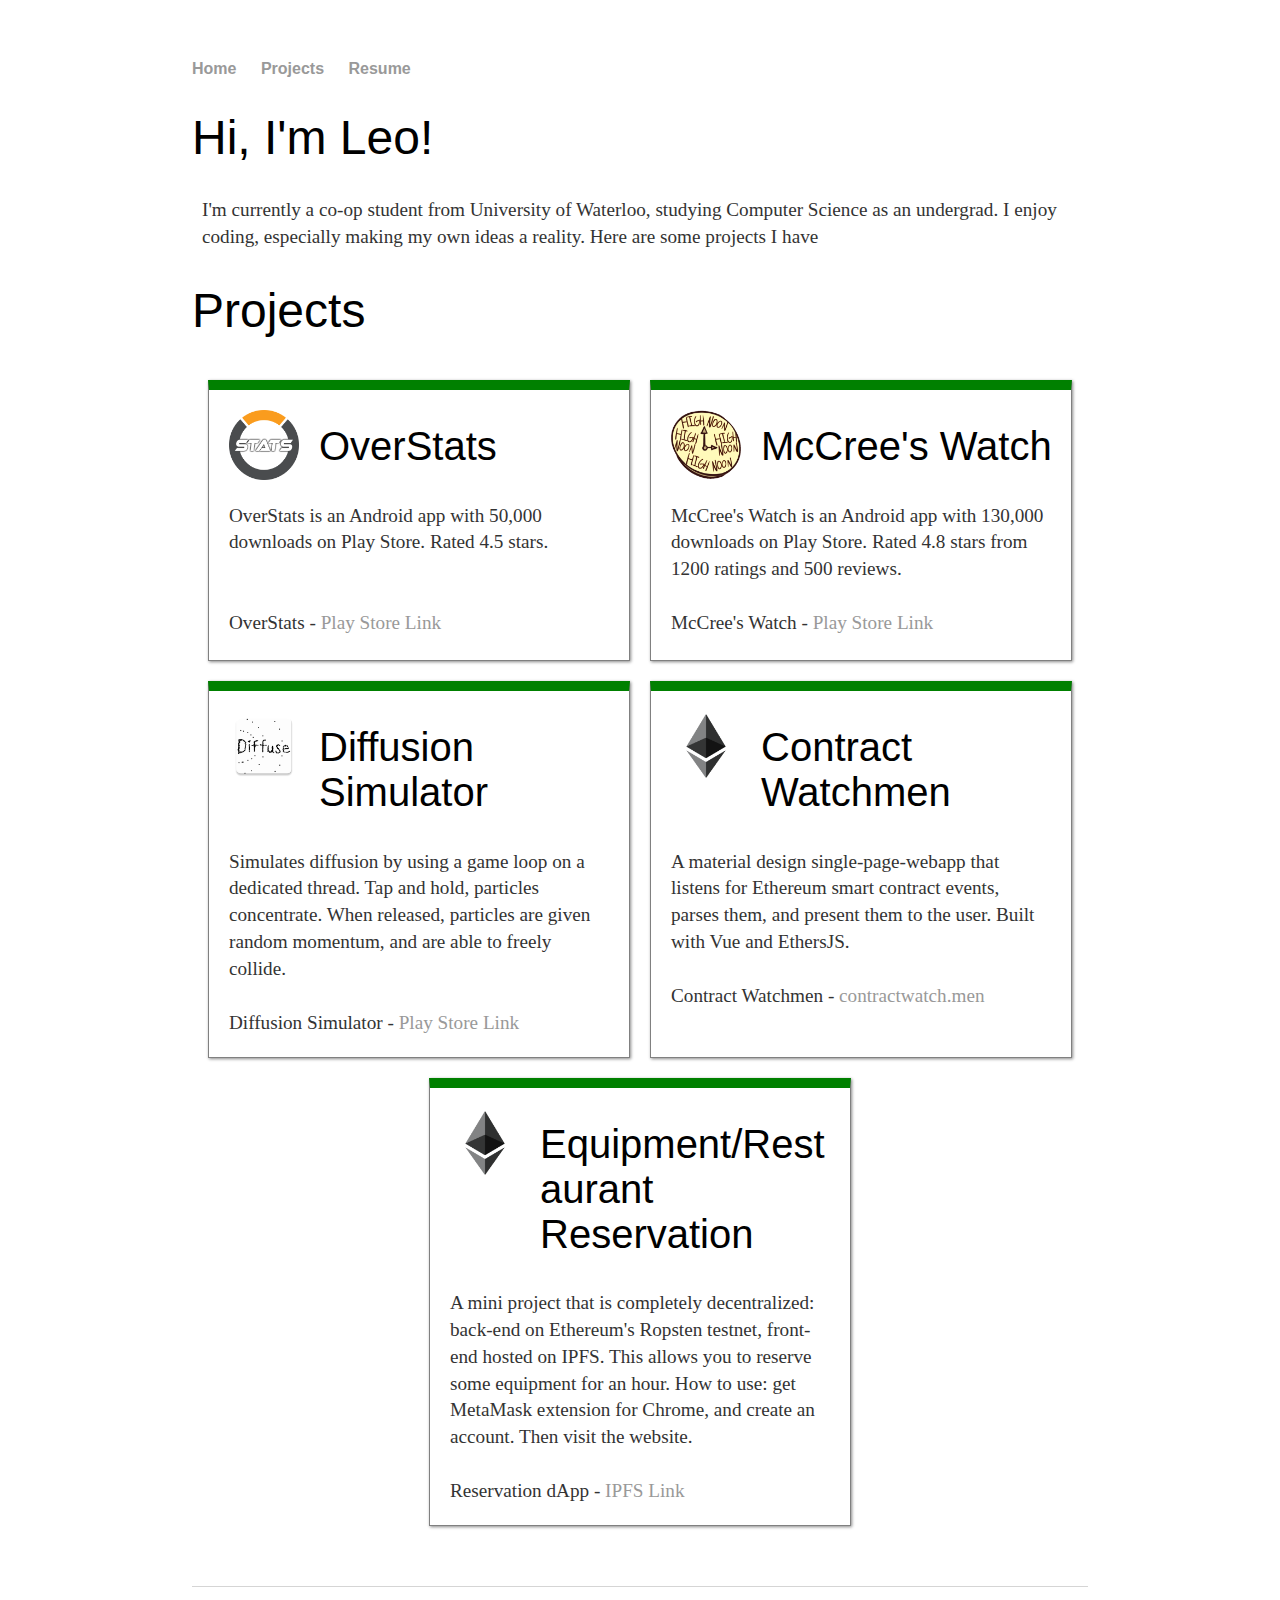
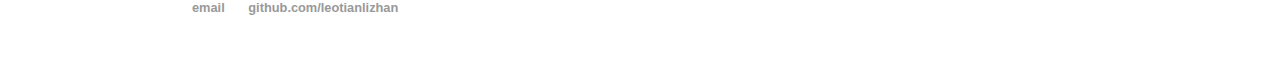
==== index.html @ 4be59dc5 "Update index.html" ====
<!DOCTYPE html>
<html>
	<head>
		<title> Leo Zhan </title>
		<!-- below is link to style -->
		<link rel="stylesheet" type="text/css" href="/styles/style.css">
	</head>
	<body>
		<!-- nav bar -->
		<nav>
  		<ul>
    		<li><a href="/">Home</a></li>
      	<li><a href="/projects">Projects</a></li>
    		<li><a href="/resume.pdf">Resume</a></li>
  		</ul>
		</nav>

		<!-- About, introduction to who I am -->
		<div class="container">
  		<div class="blurb">
    		<h1>Hi, I'm Leo!</h1>
				<p> I'm currently a co-op student from University of Waterloo, studying Computer Science as an undergrad. I enjoy coding, especially making my own ideas a reality. Here are some projects I have</p>
				<h1>Projects</h1>
  		</div><!-- /.blurb -->
		</div><!-- /.container -->

		<!-- Small cards for my projects -->
    <div id="card_box">
  		<div class="card_small">
				<img src="res_projects/overstats/ic_launcher-web.png" alt="Logo">
				<h2>OverStats</h2>
				<p>
					OverStats is an Android app with 50,000 downloads on Play Store. Rated 4.5 stars.
					<br><br><br>OverStats - <a href="https://goo.gl/jCbl46">Play Store Link</a>
				</p>
  		</div><!-- /.card_small -->

		<div class="card_small">
			<img src="res_projects/mccreeswatch/ic_launcher-web.png" alt="Logo" />
		  	<h2>McCree's Watch</h2>
		  	<p>
				McCree's Watch is an Android app with 130,000 downloads on Play Store. Rated 4.8 stars from 1200 ratings and 500 reviews.
				<br><br>McCree's Watch - <a href="https://goo.gl/73w4yP">Play Store Link</a>
			</p>
		</div><!-- /.card_small -->

		<div class="card_small">
			<img src="res_projects/diffusion/ic_launcher-web.png" alt="Logo" />
		  	<h2>Diffusion Simulator</h2>
		  	<p>
				Simulates diffusion by using a game loop on a dedicated thread.
				Tap and hold, particles concentrate. When released, particles are given random momentum, and are able to freely collide.
				<br><br>Diffusion Simulator - <a href="https://goo.gl/eEezIC">Play Store Link</a>
			</p>
		</div><!-- /.card_small -->
		<div class="card_small">
			<img src="res_projects/reservation/ethereum.png" alt="Logo" />
			<h2>Contract Watchmen</h2>
			<p>
				A material design single-page-webapp that listens for Ethereum smart contract events, parses them, and present them to the user. Built with Vue and EthersJS.
				<br><br>Contract Watchmen - <a href="http://contractwatch.men">contractwatch.men</a>
			</p>
		</div><!-- /.card_small -->
		<div class="card_small">
			<img src="res_projects/reservation/ethereum.png" alt="Logo" />
		  	<h2>Equipment/Restaurant Reservation</h2>
		  	<p>
				A mini project that is completely decentralized: back-end on Ethereum's Ropsten testnet,
				front-end hosted on IPFS. This allows you to reserve some equipment for an hour. How to use:
				get MetaMask extension for Chrome, and create an account. Then visit the website.
				<br><br>Reservation dApp - <a href="https://ipfs.io/ipfs/QmX31bcug1ccXwYjP3YETNujL1SfAE13MdijRwS3VTDfmG/">IPFS Link</a>
			</p>
		</div><!-- /.card_small -->


		</div><!-- /.cards_box -->
		<footer>
    	<ul>
    		<li><a href="mailto:t4zhan@uwaterloo.ca">email</a></li>
    		<li><a href="https://github.com/leotianlizhan">github.com/leotianlizhan</a></li>
			</ul>
		</footer>
	</body>
</html>
---- styles/style.css ----
body {
    margin: 60px auto;
    width: 70%;
}
nav ul, footer ul {
    font-family:'Helvetica', 'Arial', 'Sans-Serif';
    padding: 0px;
    list-style: none;
    font-weight: bold;
}
nav ul li, footer ul li {
    display: inline;
    margin-right: 20px;
}
a {
    text-decoration: none;
    color: #999;
}
a:hover {
    text-decoration: underline;
}
h1 {
    font-size: 3em;
    font-family:'Helvetica', 'Arial', 'Sans-Serif';
    font-weight: lighter;
}
h2 {
    font-size: 2.5em;
    font-family:'Helvetica', 'Arial', 'Sans-Serif';
    font-weight: lighter;
    /* the following are added to center the texts with pictures manually using pixels */
    margin-left: 100px;
    margin-top: -70px;
}
p {
    color: #333;
    /* following style from someone else */
    margin: 10px;
    font-family: segoe ui;
    line-height: 1.4em;
    font-size: 1.2em;
}
footer {
    margin-top: 50px;
    border-top: 1px solid #d5d5d5;
    font-size: .8em;
}

ul.posts {
    margin: 20px auto 40px;
    font-size: 1.5em;
}

ul.posts li {
    list-style: none;
}



/*added from */
.card{
    width: 700px;
    border: 1px solid gray;
    box-shadow: 1px 1px 3px #888;
    border-top: 10px solid green;
    min-height: 250px;
    padding: 10px;
    margin: 10px;
    word-wrap: break-word;
}

.card_small{
    width: 400px;
    border: 1px solid gray;
    box-shadow: 1px 1px 3px #888;
    border-top: 10px solid green;
    min-height: 250px;
    padding: 10px;
    margin: 10px;
    word-wrap: break-word;
}
.card h2{
  font-weight: lighter;
  margin-left: 100px;
  margin-top: -70px;
}

img[alt="Logo"]{
  /*border-radius: 50%;*/
  width: 70px;
  margin: 10px;
}

img[alt="Android Screenshot"]{
  width:130px;
  margin: 4px;
  display: block;
}

/* a "box" to put cards in, automatically positions cards inside the div nicely */
#card_box{
  font-family: calibri;
  box-sizing: border-box;
  justify-content: center;
  display: flex;
  flex-wrap: wrap;
}

.grid_layout{
  font-family: calibri;
  justify-content: center;
  display: flex;
  align-items: center;
}
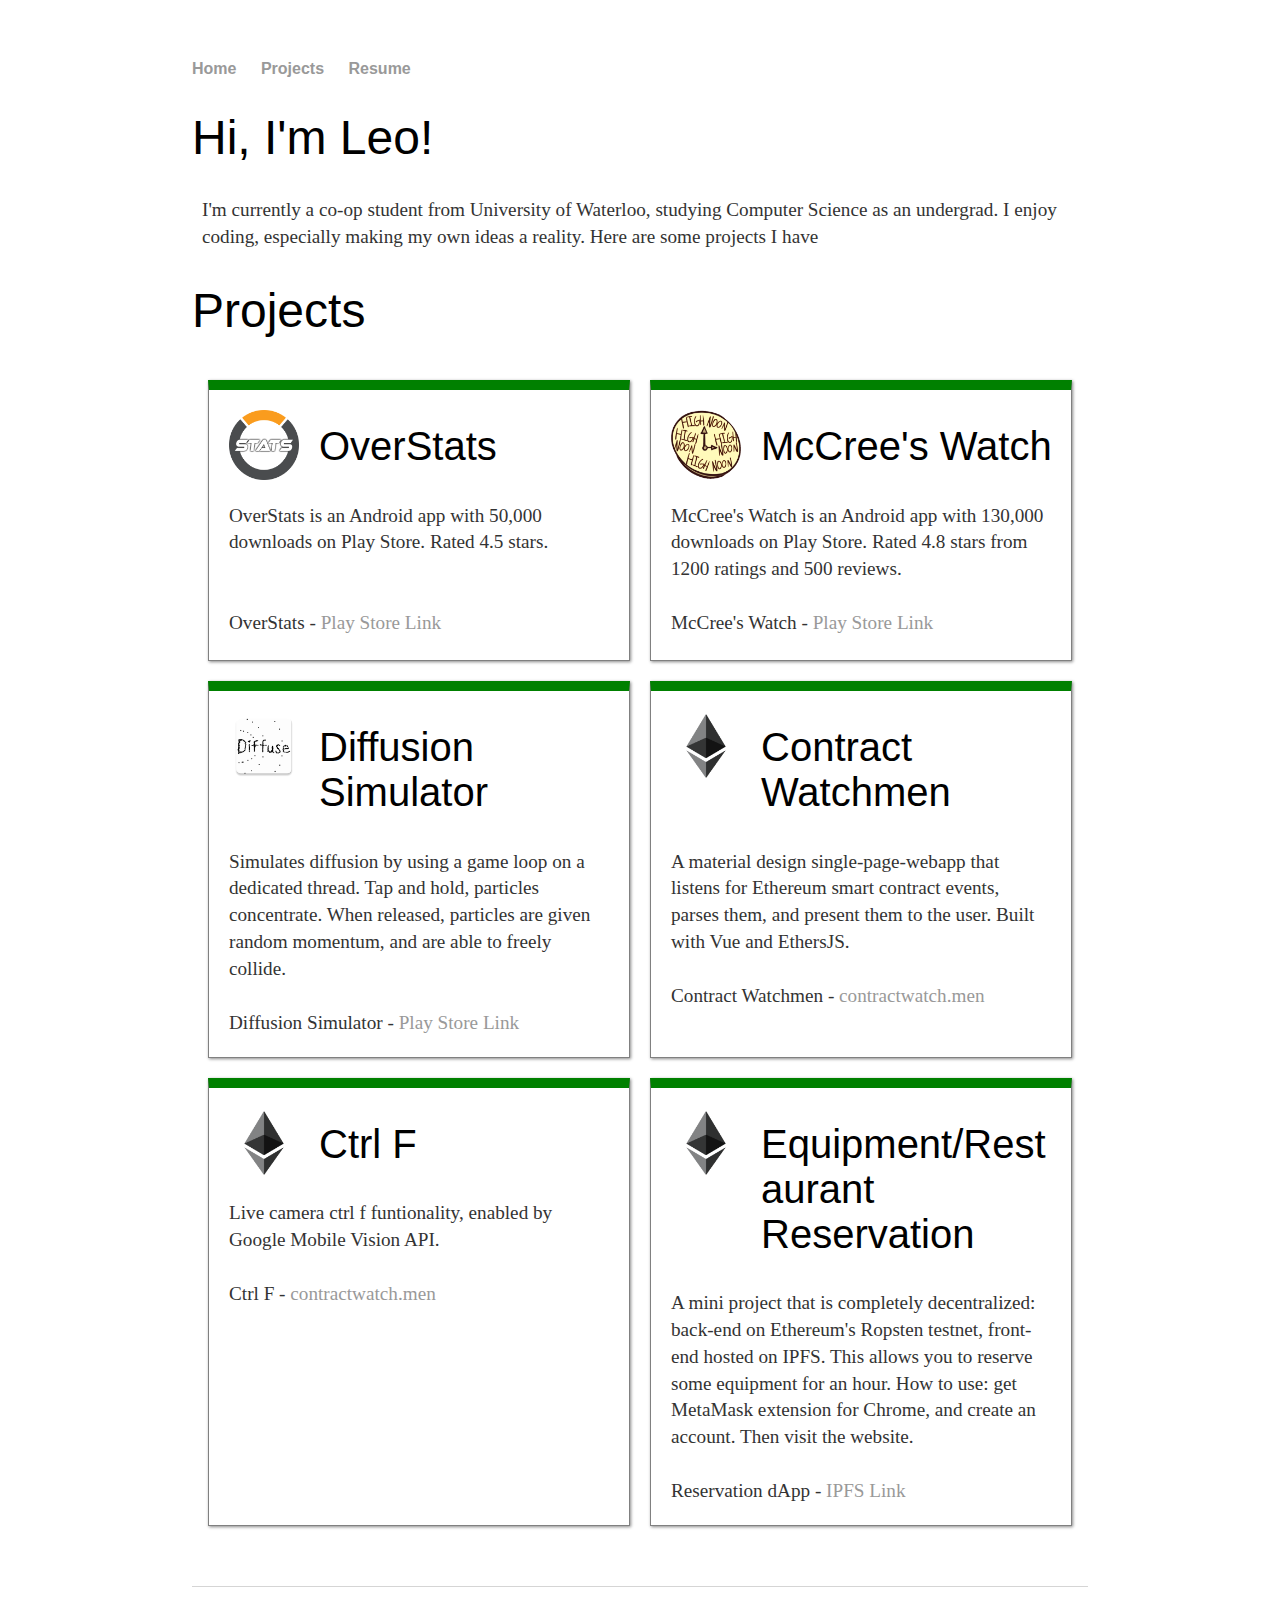
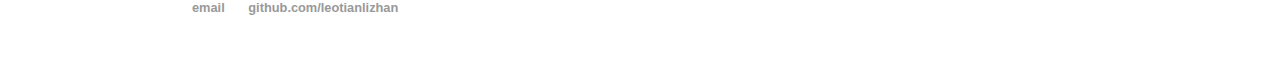
==== commit 916a1984: "Test git" ====
--- a/index.html
+++ b/index.html
@@ -63,6 +63,14 @@
 		</div><!-- /.card_small -->
 		<div class="card_small">
 			<img src="res_projects/reservation/ethereum.png" alt="Logo" />
+			<h2>Ctrl F</h2>
+			<p>
+				Live camera ctrl f funtionality, enabled by Google Mobile Vision API. 
+				<br><br>Ctrl F - <a href="http://contractwatch.men">contractwatch.men</a>
+			</p>
+		</div><!-- /.card_small -->
+		<div class="card_small">
+			<img src="res_projects/reservation/ethereum.png" alt="Logo" />
 		  	<h2>Equipment/Restaurant Reservation</h2>
 		  	<p>
 				A mini project that is completely decentralized: back-end on Ethereum's Ropsten testnet,
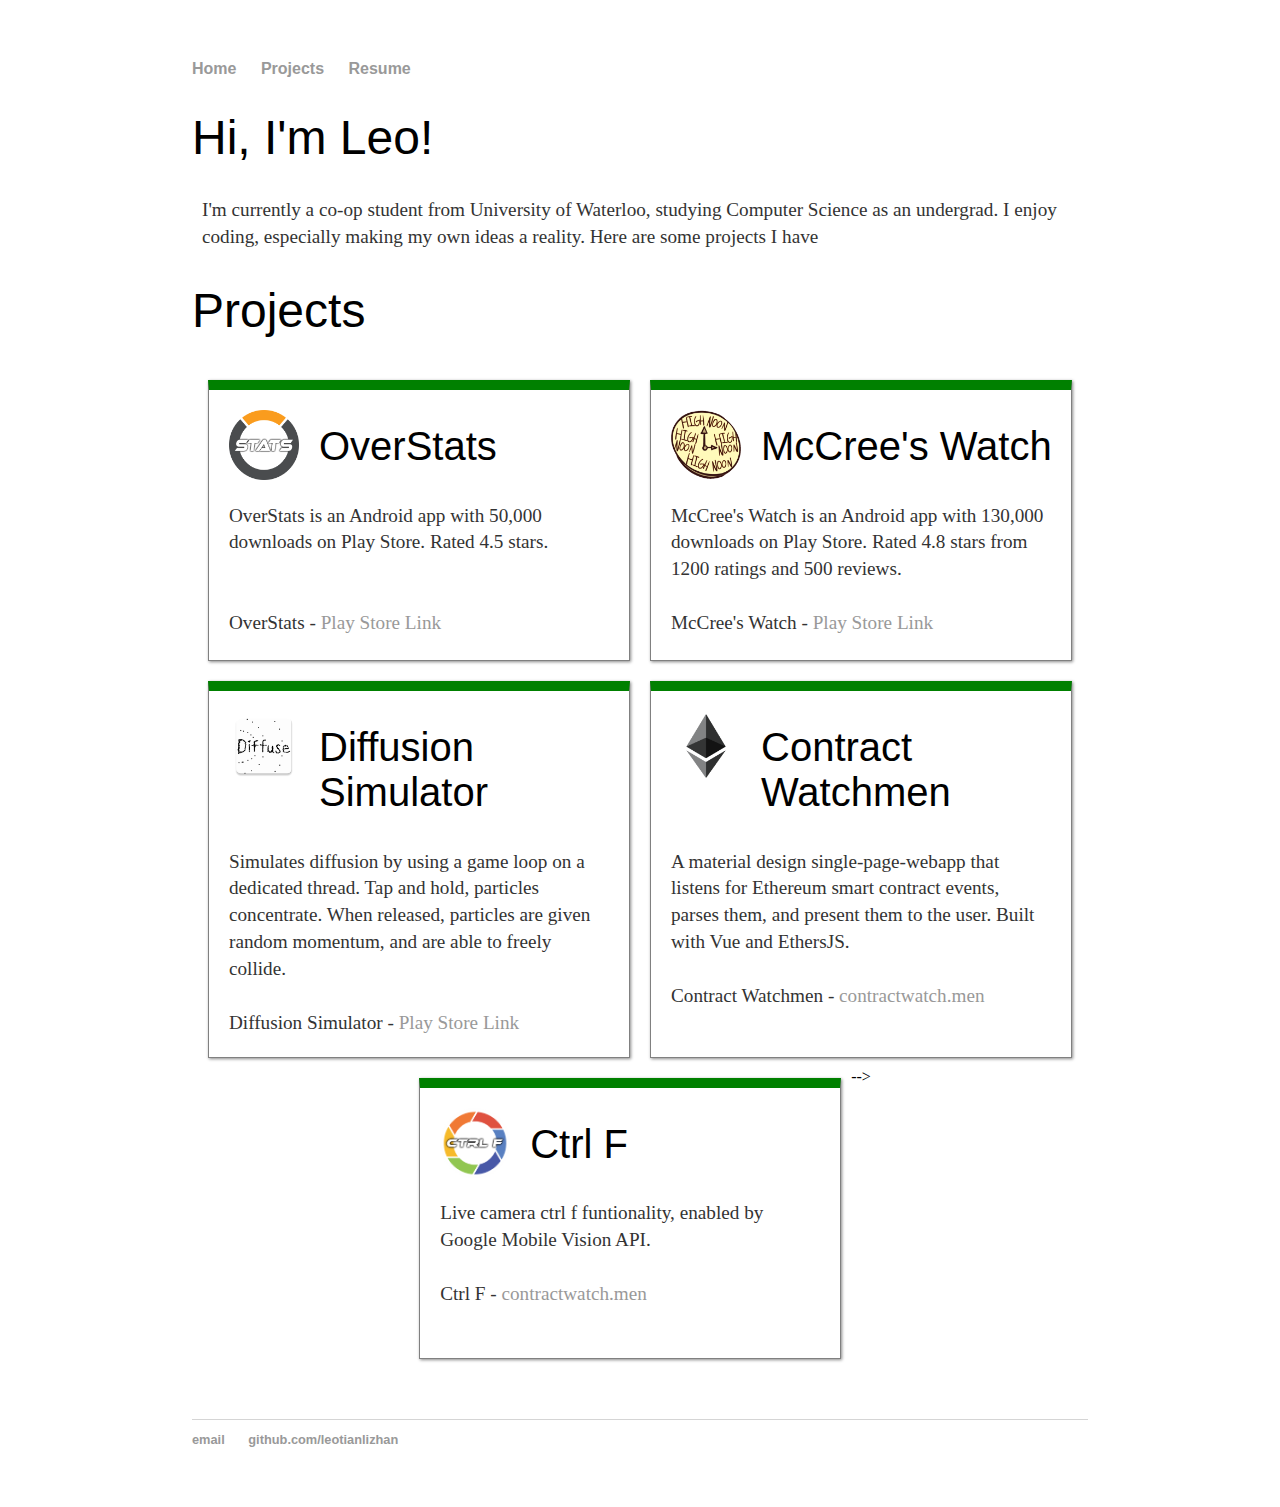
==== commit ab27ad37: "Update index.html" ====
--- a/index.html
+++ b/index.html
@@ -58,18 +58,18 @@
 			<h2>Contract Watchmen</h2>
 			<p>
 				A material design single-page-webapp that listens for Ethereum smart contract events, parses them, and present them to the user. Built with Vue and EthersJS.
-				<br><br>Contract Watchmen - <a href="http://contractwatch.men">contractwatch.men</a>
+				<br><br>Contract Watchmen - <a href="https://contractwatch.men">contractwatch.men</a>
 			</p>
 		</div><!-- /.card_small -->
 		<div class="card_small">
-			<img src="res_projects/reservation/ethereum.png" alt="Logo" />
+			<img src="res_projects/ctrlf/logo4_4.png" alt="Logo" />
 			<h2>Ctrl F</h2>
 			<p>
 				Live camera ctrl f funtionality, enabled by Google Mobile Vision API. 
-				<br><br>Ctrl F - <a href="http://contractwatch.men">contractwatch.men</a>
+				<br><br>Ctrl F - <a href="https://play.google.com/store/apps/details?id=com.zhan.leo.ctrlf">contractwatch.men</a>
 			</p>
 		</div><!-- /.card_small -->
-		<div class="card_small">
+<!-- 		<div class="card_small">
 			<img src="res_projects/reservation/ethereum.png" alt="Logo" />
 		  	<h2>Equipment/Restaurant Reservation</h2>
 		  	<p>
@@ -78,7 +78,7 @@
 				get MetaMask extension for Chrome, and create an account. Then visit the website.
 				<br><br>Reservation dApp - <a href="https://ipfs.io/ipfs/QmX31bcug1ccXwYjP3YETNujL1SfAE13MdijRwS3VTDfmG/">IPFS Link</a>
 			</p>
-		</div><!-- /.card_small -->
+		</div><!-- /.card_small --> -->
 
 
 		</div><!-- /.cards_box -->
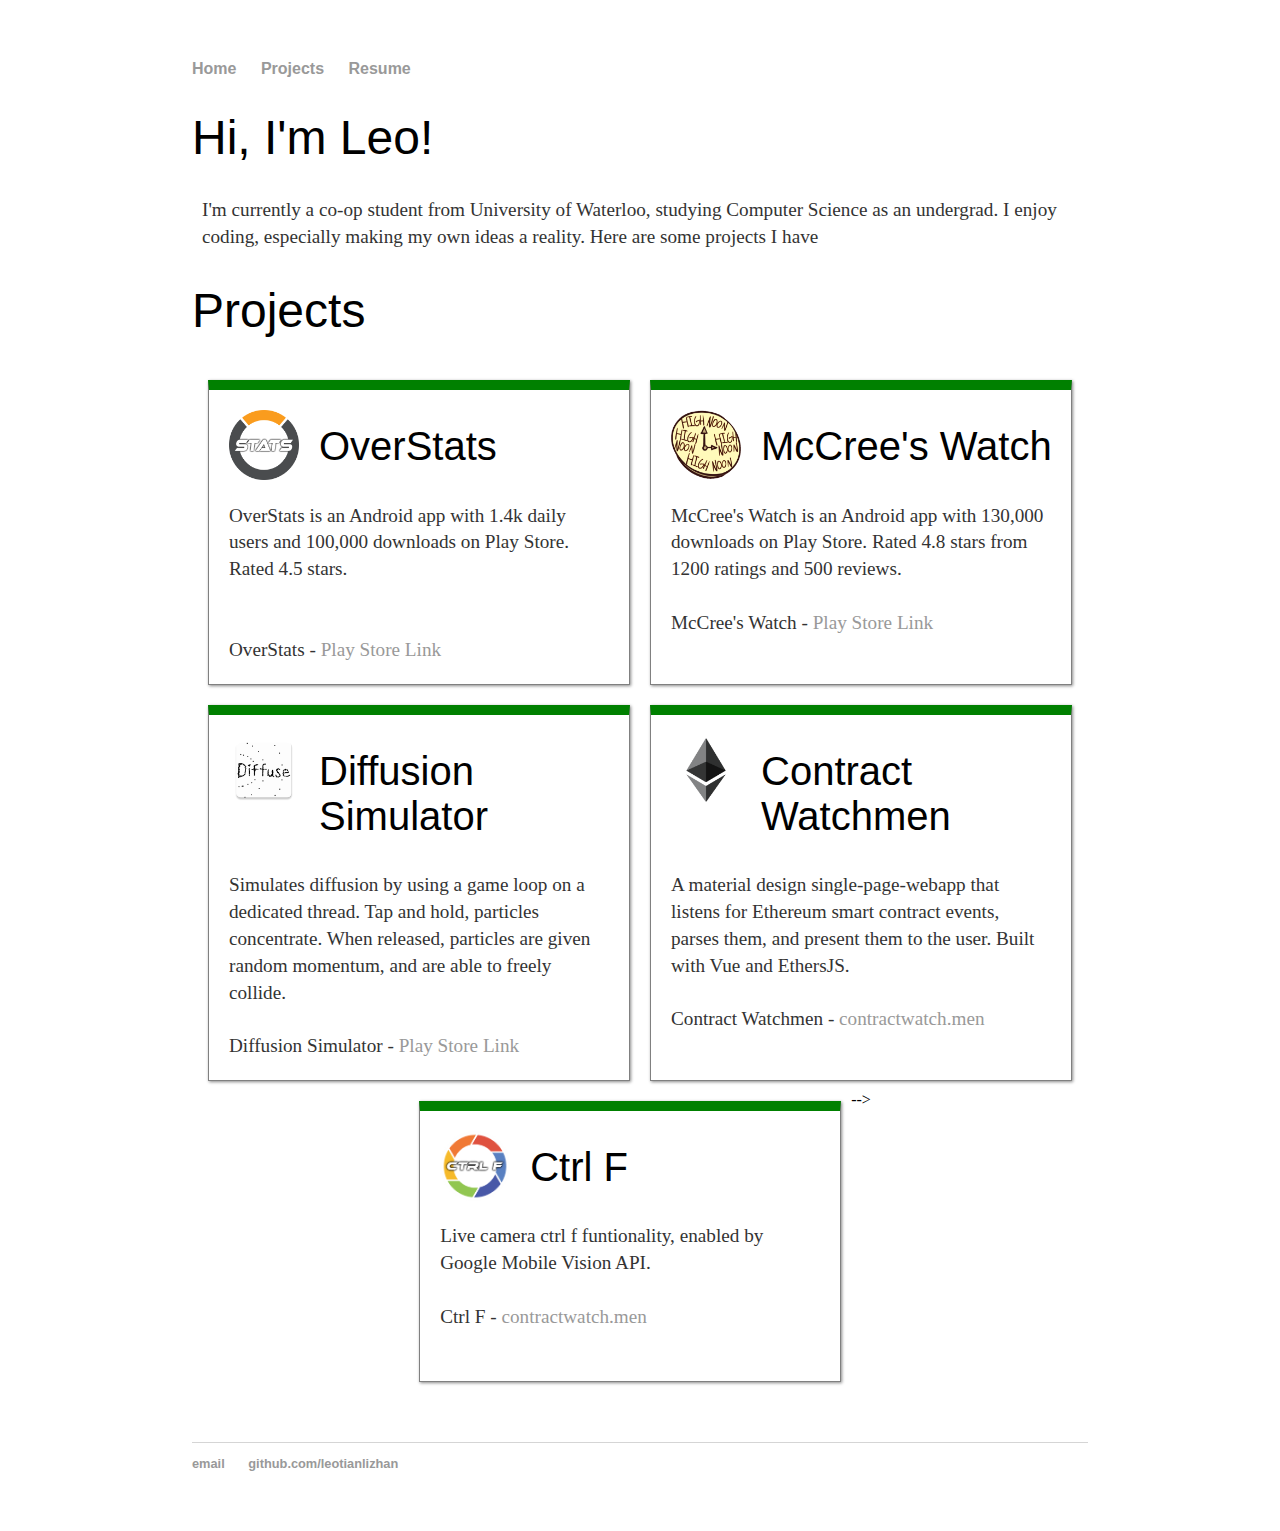
==== commit 519a1865: "Update index.html" ====
--- a/index.html
+++ b/index.html
@@ -7,10 +7,10 @@
 	</head>
 	<body>
 		<!-- nav bar -->
-		<nav>
+		<nav id="home">
   		<ul>
-    		<li><a href="/">Home</a></li>
-      	<li><a href="/projects">Projects</a></li>
+    		<li><a href="#home">Home</a></li>
+      		<li><a href="#projects">Projects</a></li>
     		<li><a href="/resume.pdf">Resume</a></li>
   		</ul>
 		</nav>
@@ -20,7 +20,7 @@
   		<div class="blurb">
     		<h1>Hi, I'm Leo!</h1>
 				<p> I'm currently a co-op student from University of Waterloo, studying Computer Science as an undergrad. I enjoy coding, especially making my own ideas a reality. Here are some projects I have</p>
-				<h1>Projects</h1>
+				<h1 id="projects">Projects</h1>
   		</div><!-- /.blurb -->
 		</div><!-- /.container -->
 
@@ -30,7 +30,7 @@
 				<img src="res_projects/overstats/ic_launcher-web.png" alt="Logo">
 				<h2>OverStats</h2>
 				<p>
-					OverStats is an Android app with 50,000 downloads on Play Store. Rated 4.5 stars.
+					OverStats is an Android app with 1.4k daily users and 100,000 downloads on Play Store. Rated 4.5 stars.
 					<br><br><br>OverStats - <a href="https://goo.gl/jCbl46">Play Store Link</a>
 				</p>
   		</div><!-- /.card_small -->
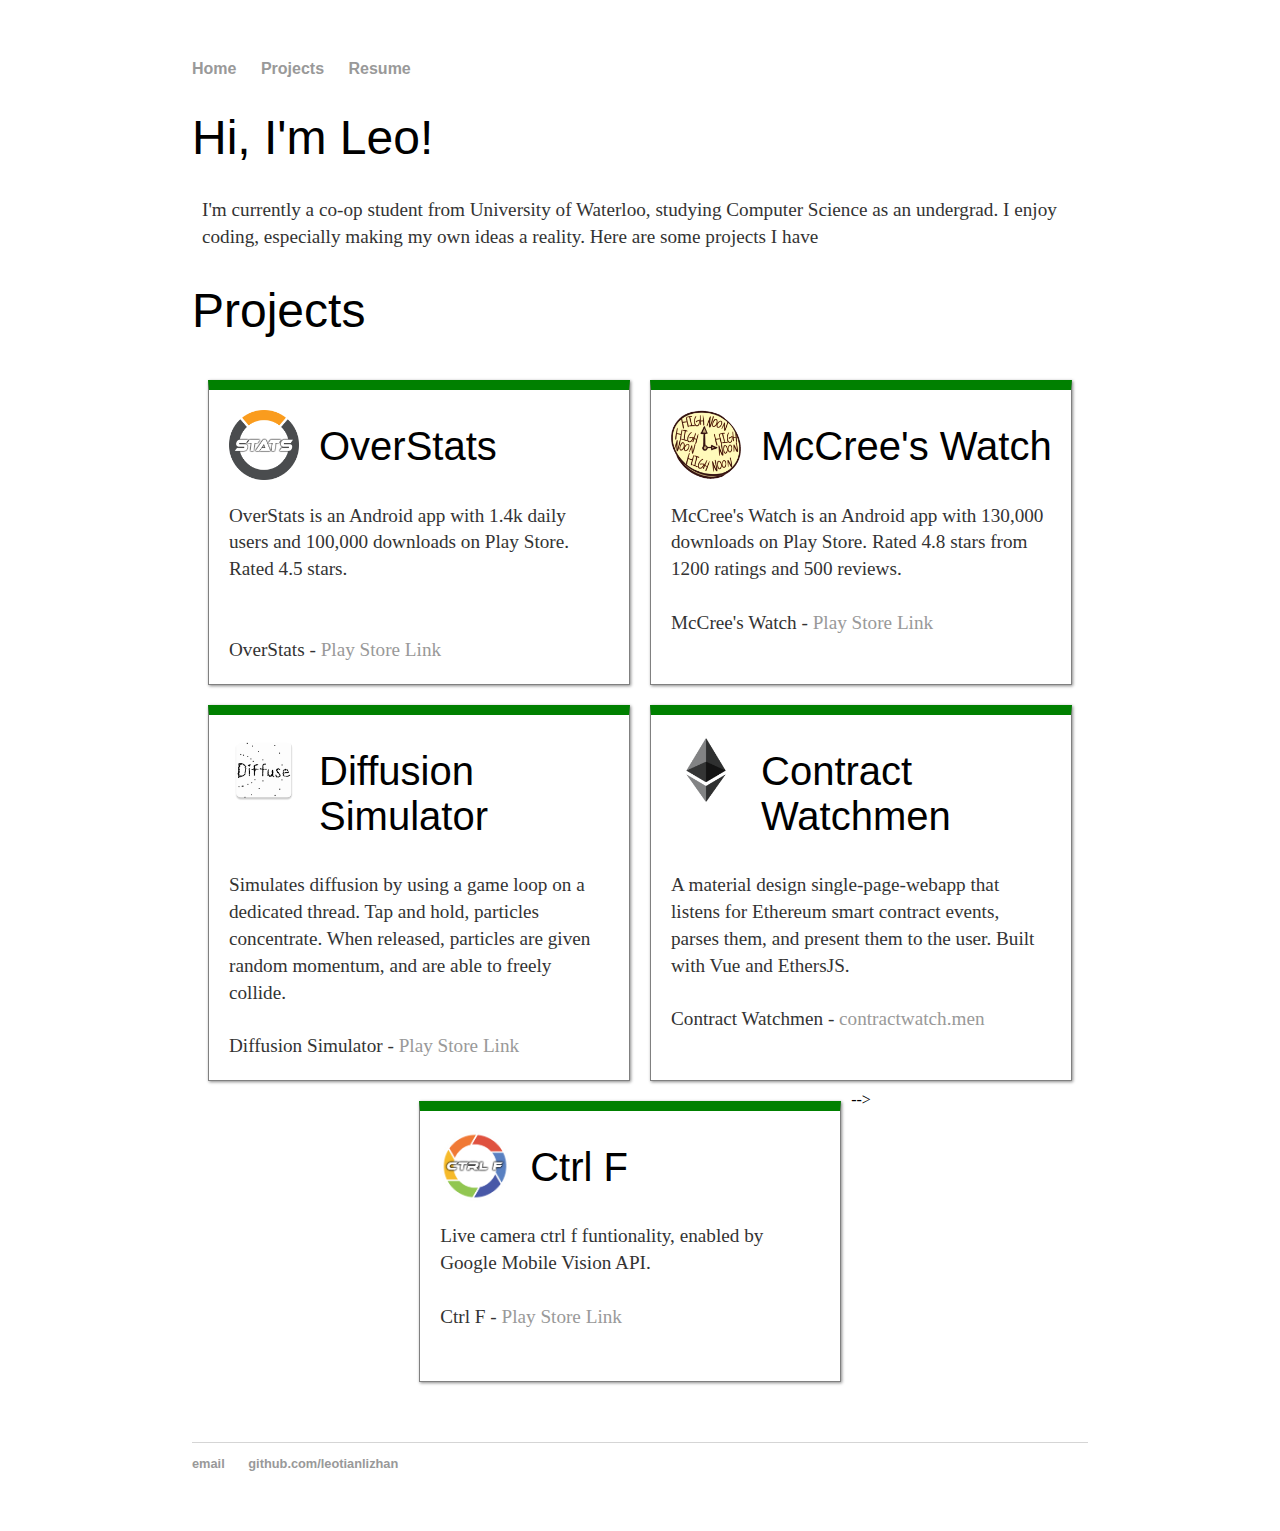
==== commit eb8b0a36: "Update index.html" ====
--- a/index.html
+++ b/index.html
@@ -66,7 +66,7 @@
 			<h2>Ctrl F</h2>
 			<p>
 				Live camera ctrl f funtionality, enabled by Google Mobile Vision API. 
-				<br><br>Ctrl F - <a href="https://play.google.com/store/apps/details?id=com.zhan.leo.ctrlf">contractwatch.men</a>
+				<br><br>Ctrl F - <a href="https://play.google.com/store/apps/details?id=com.zhan.leo.ctrlf">Play Store Link</a>
 			</p>
 		</div><!-- /.card_small -->
 <!-- 		<div class="card_small">
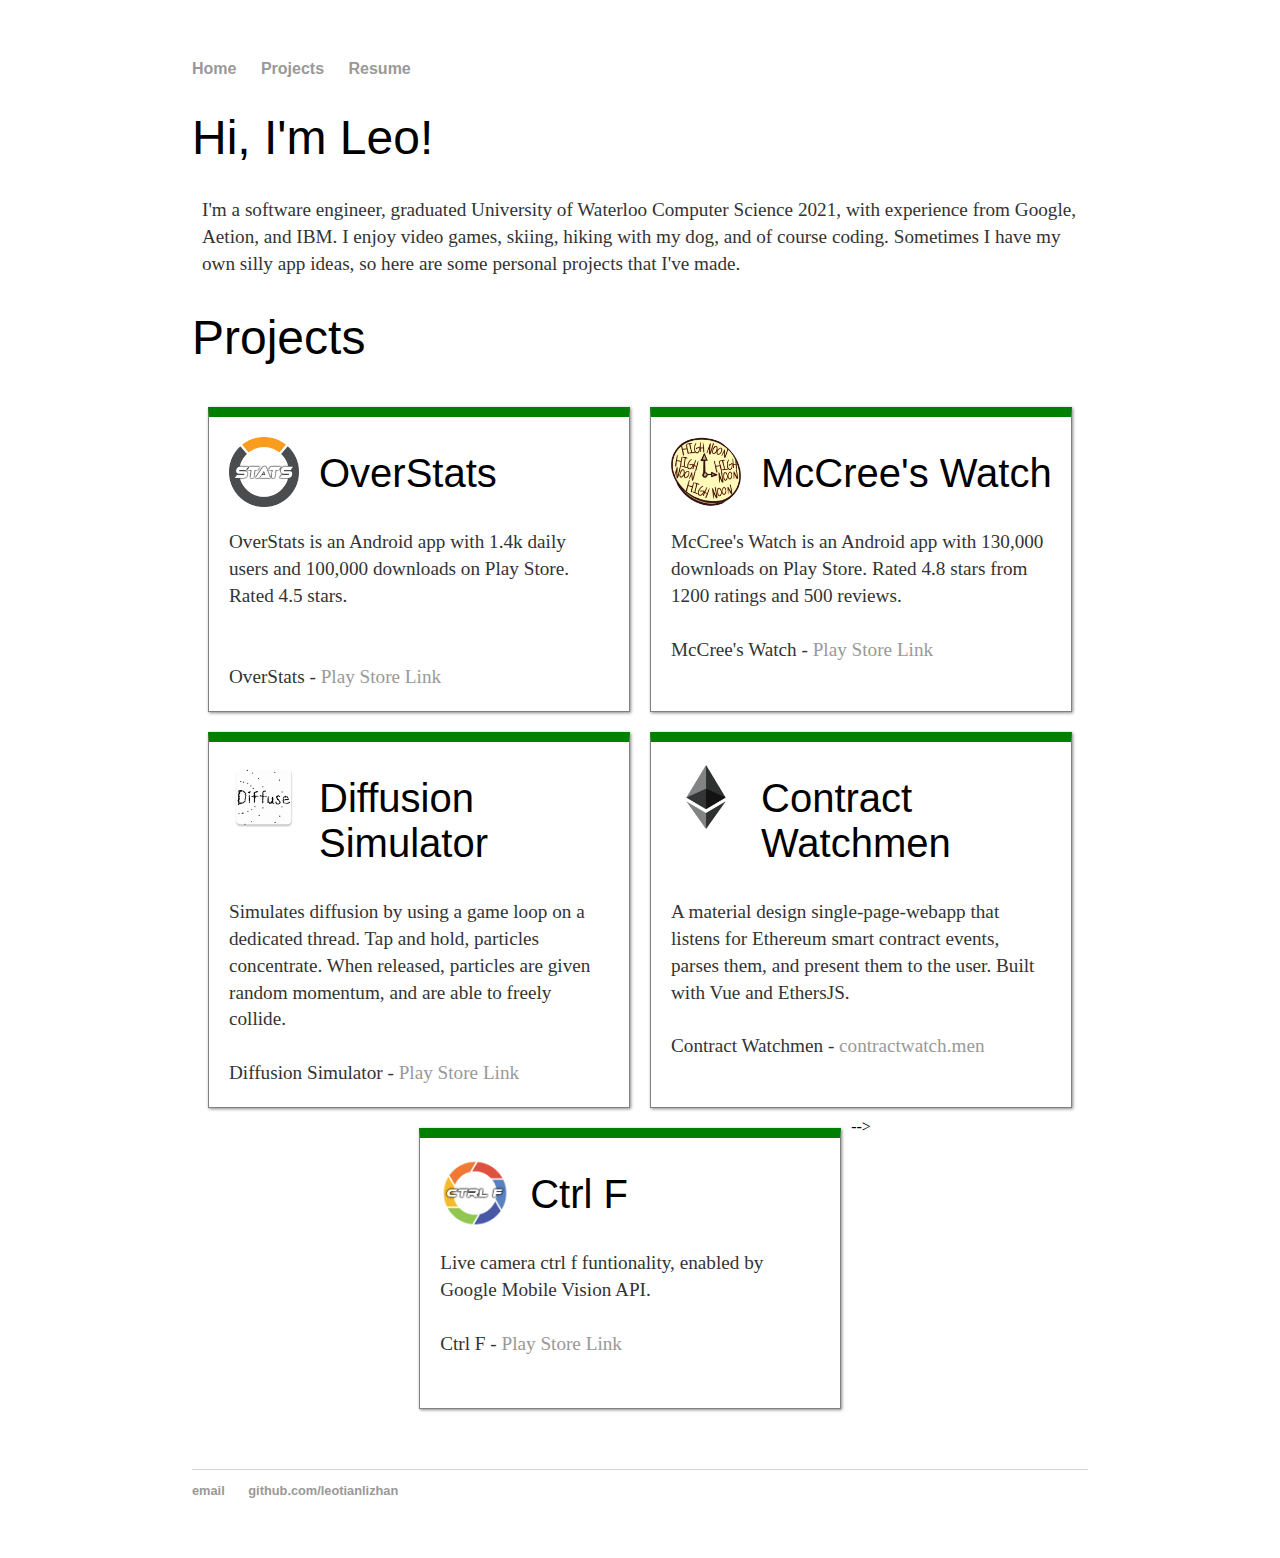
==== commit 511e406f: "Update index.html" ====
--- a/index.html
+++ b/index.html
@@ -19,7 +19,7 @@
 		<div class="container">
   		<div class="blurb">
     		<h1>Hi, I'm Leo!</h1>
-				<p> I'm currently a co-op student from University of Waterloo, studying Computer Science as an undergrad. I enjoy coding, especially making my own ideas a reality. Here are some projects I have</p>
+				<p> I'm a software engineer, graduated University of Waterloo Computer Science 2021, with experience from Google, Aetion, and IBM. I enjoy video games, skiing, hiking with my dog, and of course coding. Sometimes I have my own silly app ideas, so here are some personal projects that I've made.</p>
 				<h1 id="projects">Projects</h1>
   		</div><!-- /.blurb -->
 		</div><!-- /.container -->
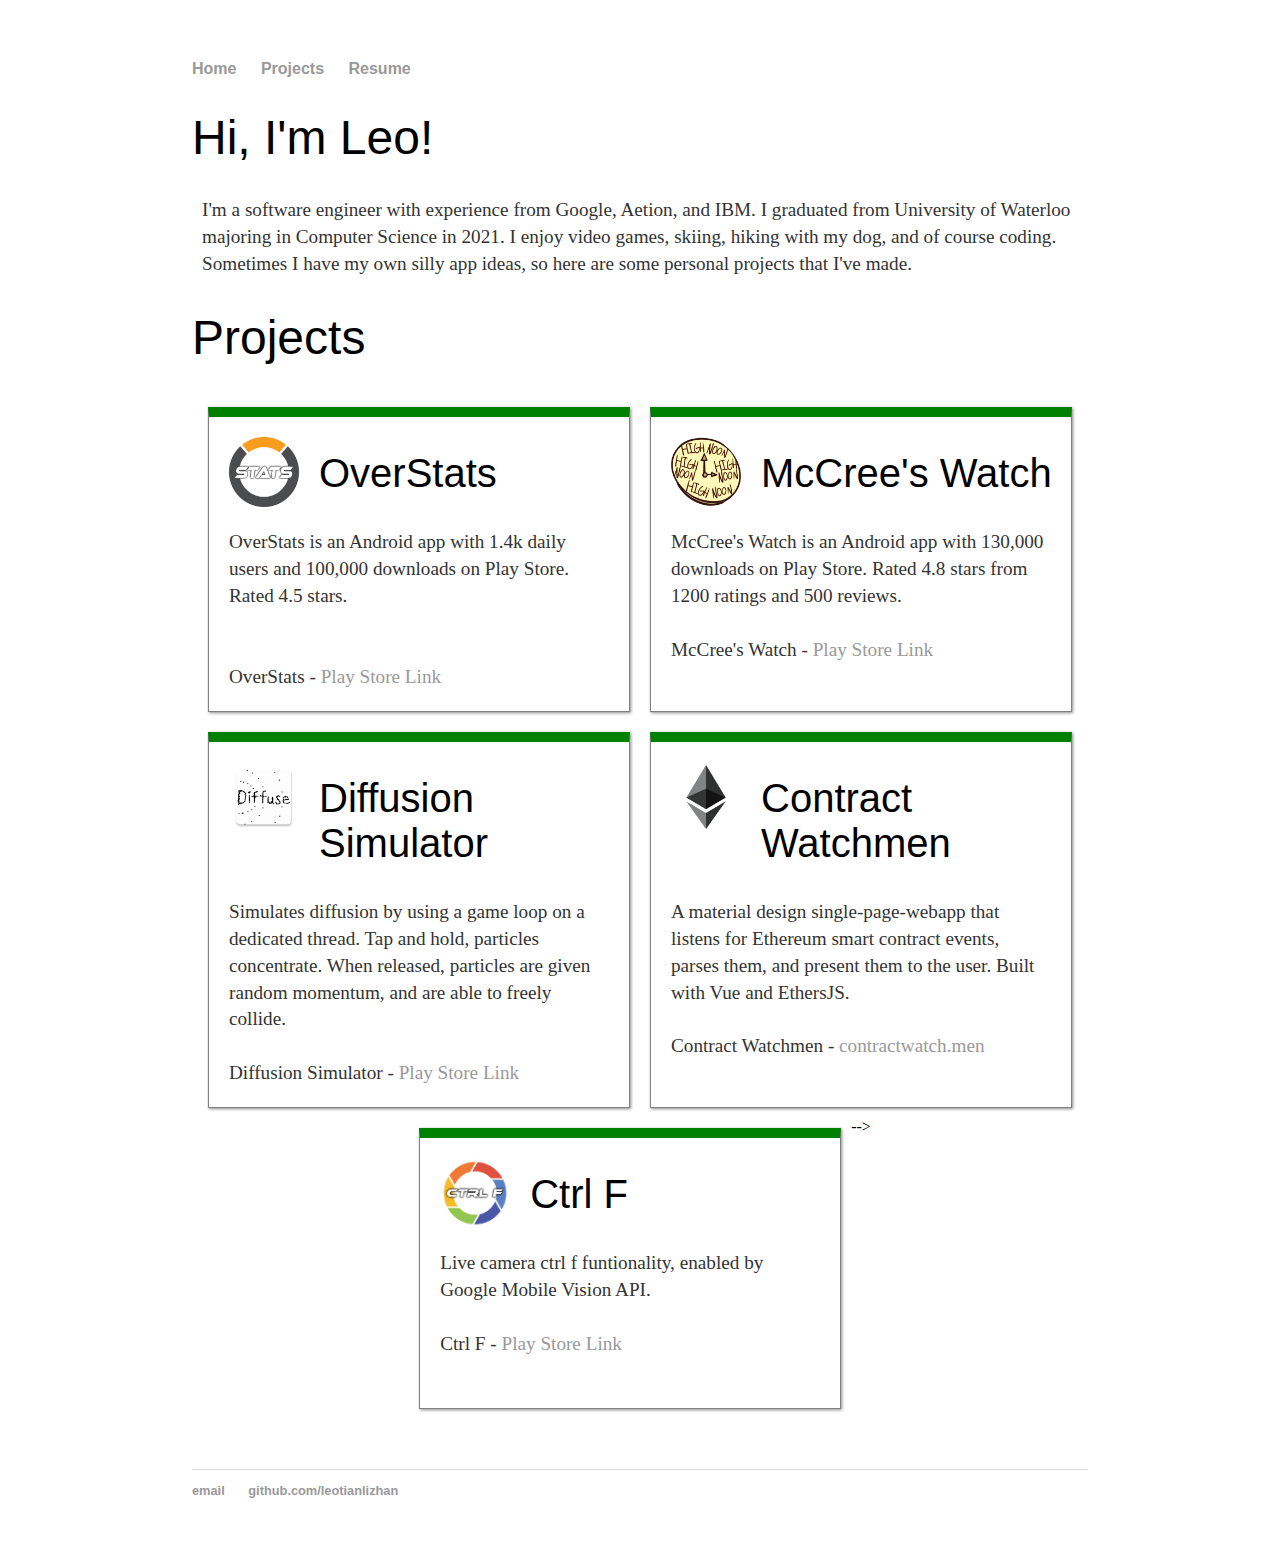
==== commit 05a9c6b1: "Update index.html" ====
--- a/index.html
+++ b/index.html
@@ -19,7 +19,7 @@
 		<div class="container">
   		<div class="blurb">
     		<h1>Hi, I'm Leo!</h1>
-				<p> I'm a software engineer, graduated University of Waterloo Computer Science 2021, with experience from Google, Aetion, and IBM. I enjoy video games, skiing, hiking with my dog, and of course coding. Sometimes I have my own silly app ideas, so here are some personal projects that I've made.</p>
+				<p> I'm a software engineer with experience from Google, Aetion, and IBM. I graduated from University of Waterloo majoring in Computer Science in 2021. I enjoy video games, skiing, hiking with my dog, and of course coding. Sometimes I have my own silly app ideas, so here are some personal projects that I've made.</p>
 				<h1 id="projects">Projects</h1>
   		</div><!-- /.blurb -->
 		</div><!-- /.container -->
